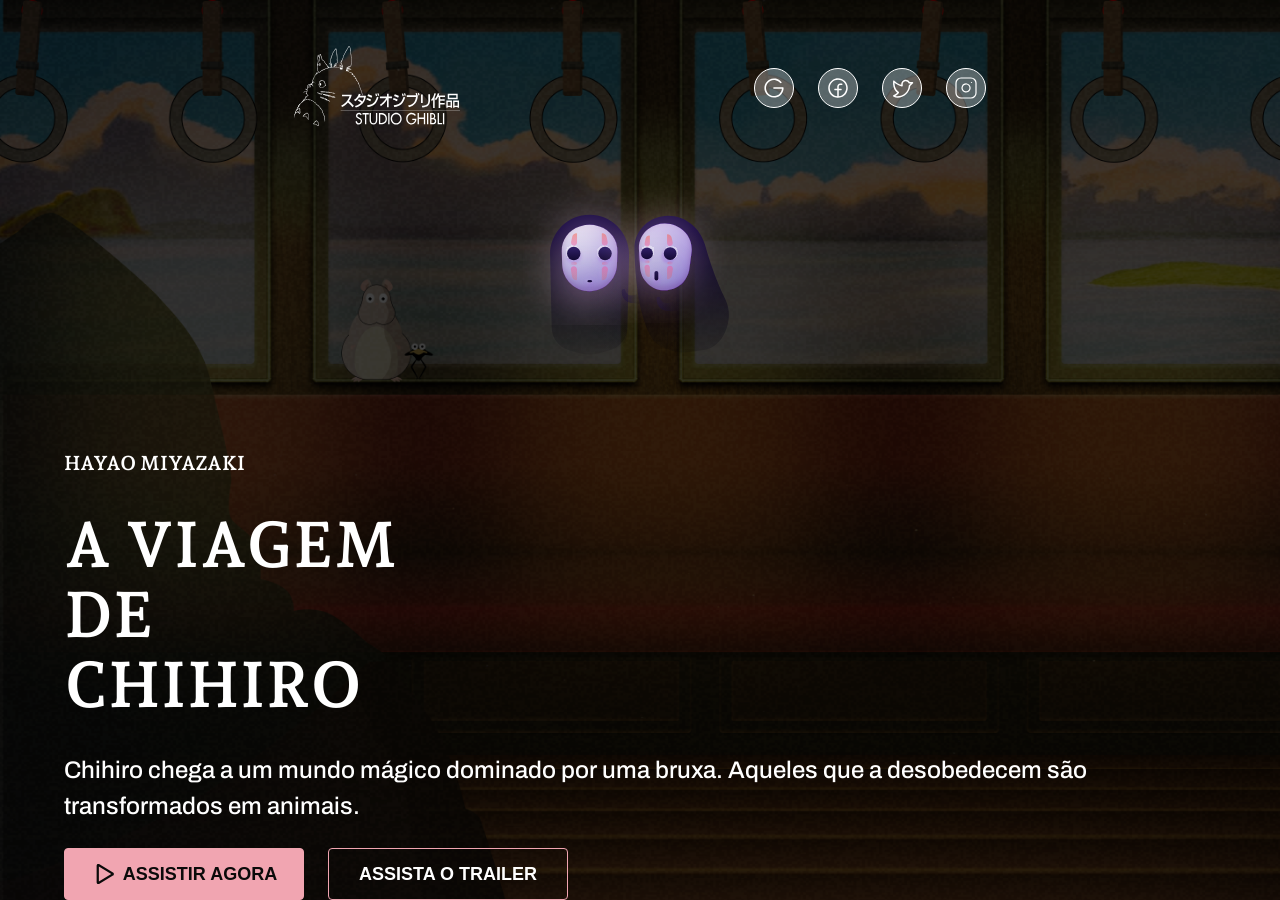
==== index.html @ e6e19f52 "projeto Studio Ghibli, html e css com responsividade." ====
<!doctype html>
<html lang="pt-BR">
  <head>
    <meta charset="UTF-8" />
    <meta name="viewport" content="width=device-width, initial-scale=1.0" />
    <link rel="stylesheet" href="css/style.css" />
    <link rel="icon" href="/images/favicon.png" />
    <link rel="preconnect" href="https://fonts.googleapis.com" />
    <link rel="preconnect" href="https://fonts.gstatic.com" crossorigin />
    <link
      href="https://fonts.googleapis.com/css2?family=Andada+Pro:ital,wght@0,400..840;1,400..840&family=Archivo:ital,wght@0,100..900;1,100..900&display=swap"
      rel="stylesheet"
    />
    <title>Studio Ghibli</title>
  </head>
  <body>
    <header class="header">
      <a class="logo" href="#">
        <img src="/images/logo.svg" alt="Logo Studio Ghibli" />
      </a>

      <nav class="nav-links">
        <a href="#" class="link">
          <img src="/images/icones/logo-google.svg" alt="Ícone para Google" />
        </a>
        <a href="#" class="link">
          <img
            src="/images/icones/logo-facebook.svg"
            alt="Ícone para Facebook"
          />
        </a>
        <a href="#" class="link">
          <img
            src="/images/icones/logo-twitter.svg"
            alt="Ícone para Twitter(X)"
          />
        </a>
        <a href="#" class="link">
          <img
            src="/images/icones/logo-instagram.svg"
            alt="Ícone para Instragram"
          />
        </a>
      </nav>
    </header>

    <main>
      <section class="conteudo">
        <div class="descricao">
          <h3 class="autor">HAYAO MIYAZAKI</h3>
          <h2 class="c">A VIAGEM DE CHIHIRO</h2>
          <p>
            Chihiro chega a um mundo mágico dominado por uma bruxa. Aqueles que
            a desobedecem são transformados em animais.
          </p>
          <div class="botoes">
            <button class="botao botao-primario">
              <svg
                id="icon-play"
                width="24"
                height="24"
                viewBox="0 0 24 24"
                fill="none"
                xmlns="http://www.w3.org/2000/svg"
              >
                <path
                  d="M21.9834 10.4127L8.47594 2.15051C8.19267 1.97782 7.86865 1.88338 7.53696 1.87683C7.20526 1.87028 6.87777 1.95186 6.58791 2.11323C6.29804 2.27461 6.05618 2.51 5.88702 2.79539C5.71785 3.08078 5.62744 3.40594 5.625 3.73769V20.2621C5.62744 20.5938 5.71785 20.919 5.88702 21.2044C6.05618 21.4898 6.29804 21.7252 6.58791 21.8865C6.87777 22.0479 7.20526 22.1295 7.53696 22.1229C7.86865 22.1164 8.19267 22.0219 8.47594 21.8493L21.9834 13.5871C22.2558 13.4213 22.4809 13.1882 22.6371 12.9102C22.7934 12.6322 22.8754 12.3187 22.8754 11.9999C22.8754 11.681 22.7934 11.3675 22.6371 11.0896C22.4809 10.8116 22.2558 10.5785 21.9834 10.4127ZM7.875 19.5796V4.42019L20.265 11.9999L7.875 19.5796Z"
                  fill="#0B0A0A"
                />
              </svg>
              ASSISTIR AGORA
            </button>

            <button class="botao botao-segundario">ASSISTA O TRAILER</button>
          </div>
        </div>
        <div class="ilustracao"></div>
      </section>
    </main>
  </body>
</html>
---- css/style.css ----
* {
    margin: 0;
    padding: 0;
    box-sizing: border-box;
}

html {
    height: 100%;
}

body {
    height: 100vh;
    background-image: url('../images/wallpaper.png');
    background-size: cover;
    flex-direction: column;
    color: #fff;
    display: flex;
    justify-content: center;
    align-items: center;
}

h1, h2, h3, h4, h5, h6 {
    font-family: 'Andada Pro', serif;
}

p, button {
    font-family: 'Archivo', sans-serif;
}

.header {
    width: 60%;
    height: 176px;
    display: flex;
    justify-content: space-between;
    align-items: center;
}

.header .nav-links {
    display: flex;
    gap: 24px;
}

.nav-links .link {
    background-color: rgba(248, 248, 248, 0.31);
    width: 40px;
    height: 40px;
    display: flex;
    justify-content: center;
    align-items: center;
    border-radius: 50%;
    border: 1px solid #fff;
    position: relative;
    z-index: 10;
    pointer-events: auto;
    transition: all ease .5s;
}

.link img {
    width: 24px;
    height: 24px;
}

main {
    width: 60%;
    flex: 1;

    display: flex;
    align-items: center;
    justify-content: center;
    margin-top: -150px;
}

.conteudo {
    width: 100%;
    height: 100%;
    display: flex;
    align-items: center;
    justify-content: space-between;
    gap: 48px;
}

.descricao {
    flex: 1.2;
    height: 100%;

    display: flex;
    flex-direction: column;
    justify-content: center;
}

.descricao h2 {
    font-size: 64px;
    line-height: 70px;
    margin-bottom: 32px;
    width: 400px;
}

.descricao h3 {
    font-size: 20px;
    line-height: 30px;
    margin-bottom: 32px;
}

.descricao p {
    font-size: 24px;
    line-height: 36px;
    font-weight: 500;
    margin-bottom: 24px;
}

.botoes {
    width: 100%;
    height: 52px;
    display: flex;
    align-items: center;
    gap: 24px;
}

.botao {
    width: 240px;
    height: 52px;
    border: 1px solid #F1A5B1;
    background-color: transparent;
    color: #fff;
    border-radius: 4px;
    display: flex;
    justify-content: center;
    align-items: center;
    font-weight: 700;
    font-size: 18px;
    line-height: 27px;
    font-family: 'Roboto', sans-serif;
    transition: all ease .5s;
}

.botao-primario {
    display: flex;
    justify-content: center;
    gap: 8px;
    align-items: center;
    color: #0B0A0A;
    background-color: #F1A5B1;
}

.ilustracao {
    flex: 1.3;
    width: 100%;
    height: 700px;
    background-image: url('../images/image.svg');
    background-repeat: no-repeat;
    background-size: contain;
    background-position: center;
}

/* Efeitos Hover */

.nav-links .link:hover {
    background-color: #F1A5B1;
    border-color: #F1A5B1;
}

.botao-primario:hover, .botao-segundario:hover {
    background-color: #f8f8f8;
    color: #0B0A0A;
    border-color: transparent;
    cursor: pointer;
}

/* Responsividade */

@media (max-width: 1440px) {
    body {
        width: 100%;
        height: 100%;
        padding-inline: 5%;
        margin-bottom: 20px;
    }

    main {
        margin-top: 0;
        width: 100%;
    }

    .conteudo {
        flex-direction: column;
    }

    .ilustracao {
        height: 424px;
        order: 1;
    }

    .descricao {
        order: 2;
        flex: unset;
        height: auto;
    }
}

@media (max-width: 768px) {
    .header {
        width: 100%;
        height: 128px;
    }

    .header .logo {
        height: 64px;
    }

    .conteudo {
        flex-direction: column;
        height: auto;
    } 

    .ilustracao {
        height: 240px;
        flex: unset;
    }

    .descricao h3 {
        font-size: 16px;
        line-height: 22px;
        font-weight: 700;
    }
    
    .descricao h2 {
        font-size: 40px;
        line-height: 44px;
        font-weight: 800;
        width: 270px;
    }

    .descricao p {
        font-size: 16px;
        line-height: 24px;
        font-weight: 500;
    }

    .botoes {
        flex-direction: column;
        height: 100%;
    }

    .botao {
        width: 100%;
    }
}

@media (max-width: 500px) {
    .header {
        justify-content: center;
    }

    .header .nav-links {
        display: none;
    }
}

@media (max-width: 390px) {
    .header {
        height: 96px;
    }

    .header .logo {
        height: 48px;
    }
}
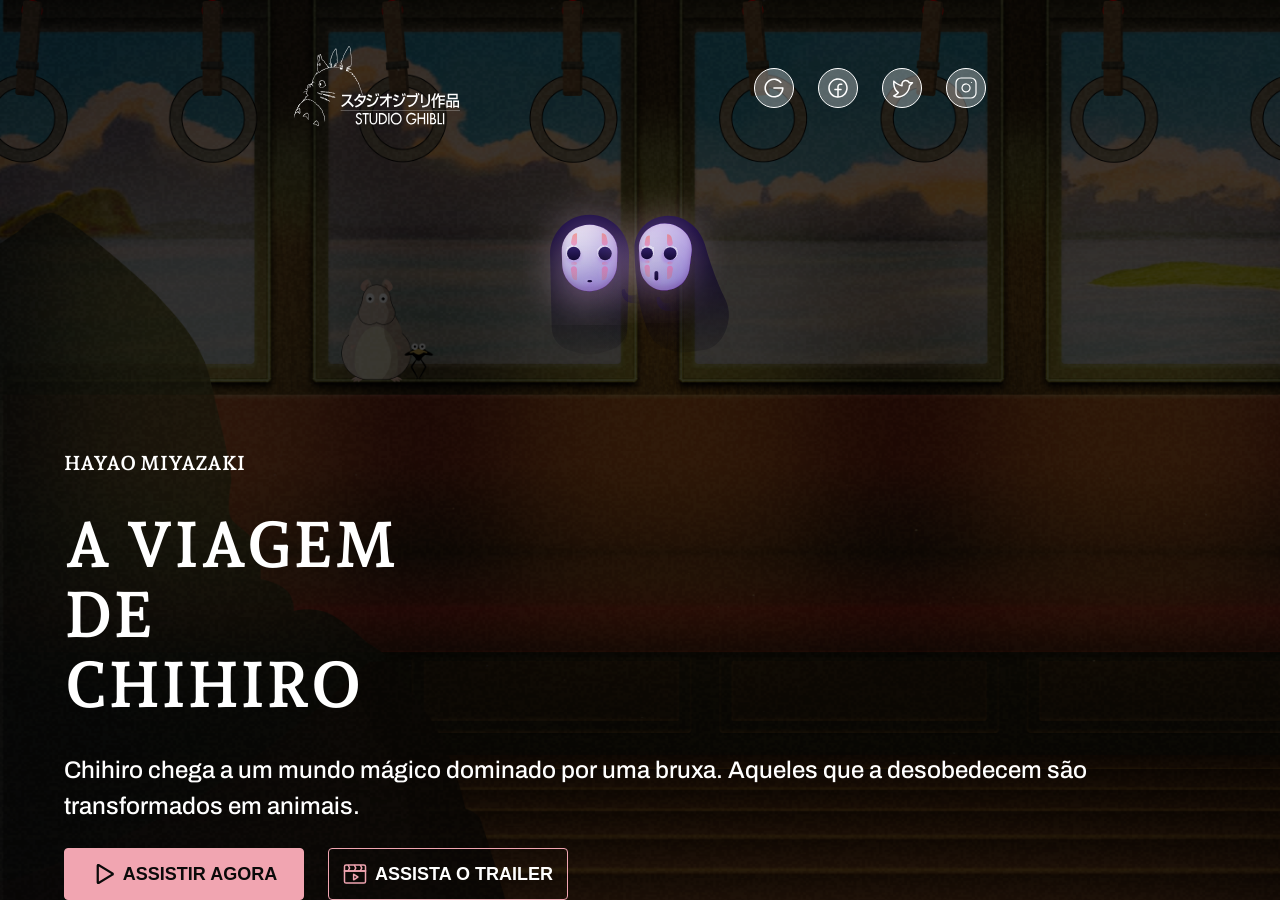
==== commit c4ece2d1: "add animações, nova página, video, nova img svg e colocando links para navegação" ====
--- a/index.html
+++ b/index.html
@@ -15,27 +15,39 @@
   </head>
   <body>
     <header class="header">
-      <a class="logo" href="#">
+      <a class="logo" id="pagina-inicial" href="#">
         <img src="/images/logo.svg" alt="Logo Studio Ghibli" />
       </a>
 
       <nav class="nav-links">
-        <a href="#" class="link">
+        <a
+          href="https://studioghibli.com.br/studioghibli/"
+          class="link"
+          target="_blank"
+        >
           <img src="/images/icones/logo-google.svg" alt="Ícone para Google" />
         </a>
-        <a href="#" class="link">
+        <a
+          href="https://www.facebook.com/GhibliUSA/"
+          class="link"
+          target="_blank"
+        >
           <img
             src="/images/icones/logo-facebook.svg"
             alt="Ícone para Facebook"
           />
         </a>
-        <a href="#" class="link">
+        <a href="https://x.com/GhibliUSA" class="link" target="_blank">
           <img
             src="/images/icones/logo-twitter.svg"
             alt="Ícone para Twitter(X)"
           />
         </a>
-        <a href="#" class="link">
+        <a
+          href="https://www.instagram.com/ghibliusa/"
+          class="link"
+          target="_blank"
+        >
           <img
             src="/images/icones/logo-instagram.svg"
             alt="Ícone para Instragram"
@@ -54,7 +66,12 @@
             a desobedecem são transformados em animais.
           </p>
           <div class="botoes">
-            <button class="botao botao-primario">
+            <button
+              onclick="
+                window.open('https://www.netflix.com/title/60023642', '_blank')
+              "
+              class="botao botao-primario"
+            >
               <svg
                 id="icon-play"
                 width="24"
@@ -71,7 +88,52 @@
               ASSISTIR AGORA
             </button>
 
-            <button class="botao botao-segundario">ASSISTA O TRAILER</button>
+            <button
+              onclick="window.location.href = '../pages/trailer.html'"
+              class="botao botao-segundario"
+            >
+              <svg
+                xmlns="http://www.w3.org/2000/svg"
+                viewBox="0 0 32 32"
+                width="24"
+                height="24"
+                id="movie"
+              >
+                <g fill="#f1a5b1" class="color000000 svgShape">
+                  <path
+                    d="M14.28,24.67a1.11,1.11,0,0,1-1.11-1.11v-7a1.11,1.11,0,0,1,1.71-.93l5.44,3.51a1.11,1.11,0,0,1,0,1.86L14.88,24.5A1.12,1.12,0,0,1,14.28,24.67Zm.89-6.48v3.74l2.9-1.87Z"
+                    fill="#f1a5b1"
+                    class="color000000 svgShape"
+                  ></path>
+                  <path
+                    d="M27.85,29H4.15A3.15,3.15,0,0,1,1,25.85V11H31V25.85A3.15,3.15,0,0,1,27.85,29ZM3,13V25.85A1.15,1.15,0,0,0,4.15,27h23.7A1.15,1.15,0,0,0,29,25.85V13Z"
+                    fill="#f1a5b1"
+                    class="color000000 svgShape"
+                  ></path>
+                  <path
+                    d="M31,13H1V6.15A3.15,3.15,0,0,1,4.15,3h23.7A3.15,3.15,0,0,1,31,6.15ZM3,11H29V6.15A1.15,1.15,0,0,0,27.85,5H4.15A1.15,1.15,0,0,0,3,6.15Z"
+                    fill="#f1a5b1"
+                    class="color000000 svgShape"
+                  ></path>
+                  <polygon
+                    points="15.92 12.45 14.13 11.55 15.91 8 14.13 4.45 15.92 3.55 18.14 8 15.92 12.45"
+                    fill="#f1a5b1"
+                    class="color000000 svgShape"
+                  ></polygon>
+                  <polygon
+                    points="7.7 12.45 5.91 11.55 7.69 8 5.91 4.45 7.7 3.55 9.92 8 7.7 12.45"
+                    fill="#f1a5b1"
+                    class="color000000 svgShape"
+                  ></polygon>
+                  <polygon
+                    points="23.92 12.45 22.13 11.55 23.91 8 22.13 4.45 23.92 3.55 26.14 8 23.92 12.45"
+                    fill="#f1a5b1"
+                    class="color000000 svgShape"
+                  ></polygon>
+                </g>
+              </svg>
+              ASSISTA O TRAILER
+            </button>
           </div>
         </div>
         <div class="ilustracao"></div>
--- a/css/style.css
+++ b/css/style.css
@@ -38,6 +38,10 @@
 .header .nav-links {
     display: flex;
     gap: 24px;
+}
+
+.header .logo{
+    z-index: 10;
 }
 
 .nav-links .link {
@@ -140,6 +144,10 @@
     align-items: center;
     color: #0B0A0A;
     background-color: #F1A5B1;
+}
+
+.botao-segundario {
+    gap: 8px;
 }
 
 .ilustracao {
@@ -150,6 +158,13 @@
     background-repeat: no-repeat;
     background-size: contain;
     background-position: center;
+    animation: flutuar 3s ease-in-out infinite;
+}
+
+.video {
+    border: 2px solid #F1A5B1;
+    border-radius: 5px;
+    max-width: 100%;   
 }
 
 /* Efeitos Hover */
@@ -166,12 +181,19 @@
     cursor: pointer;
 }
 
+.botao-primario:hover #icon-play path {
+    fill: #F1A5B1;
+}
+
+.botao-segundario:hover #movie path {
+    fill: #0B0A0A;
+}
+
 /* Responsividade */
 
 @media (max-width: 1440px) {
     body {
         width: 100%;
-        height: 100%;
         padding-inline: 5%;
         margin-bottom: 20px;
     }
@@ -264,4 +286,12 @@
     .header .logo {
         height: 48px;
     }
+}
+
+/* Animações */
+
+@keyframes flutuar {
+    0%   { transform: translateY(0px); }
+    50%  { transform: translateY(-20px); }
+    100% { transform: translateY(0px); }
 }
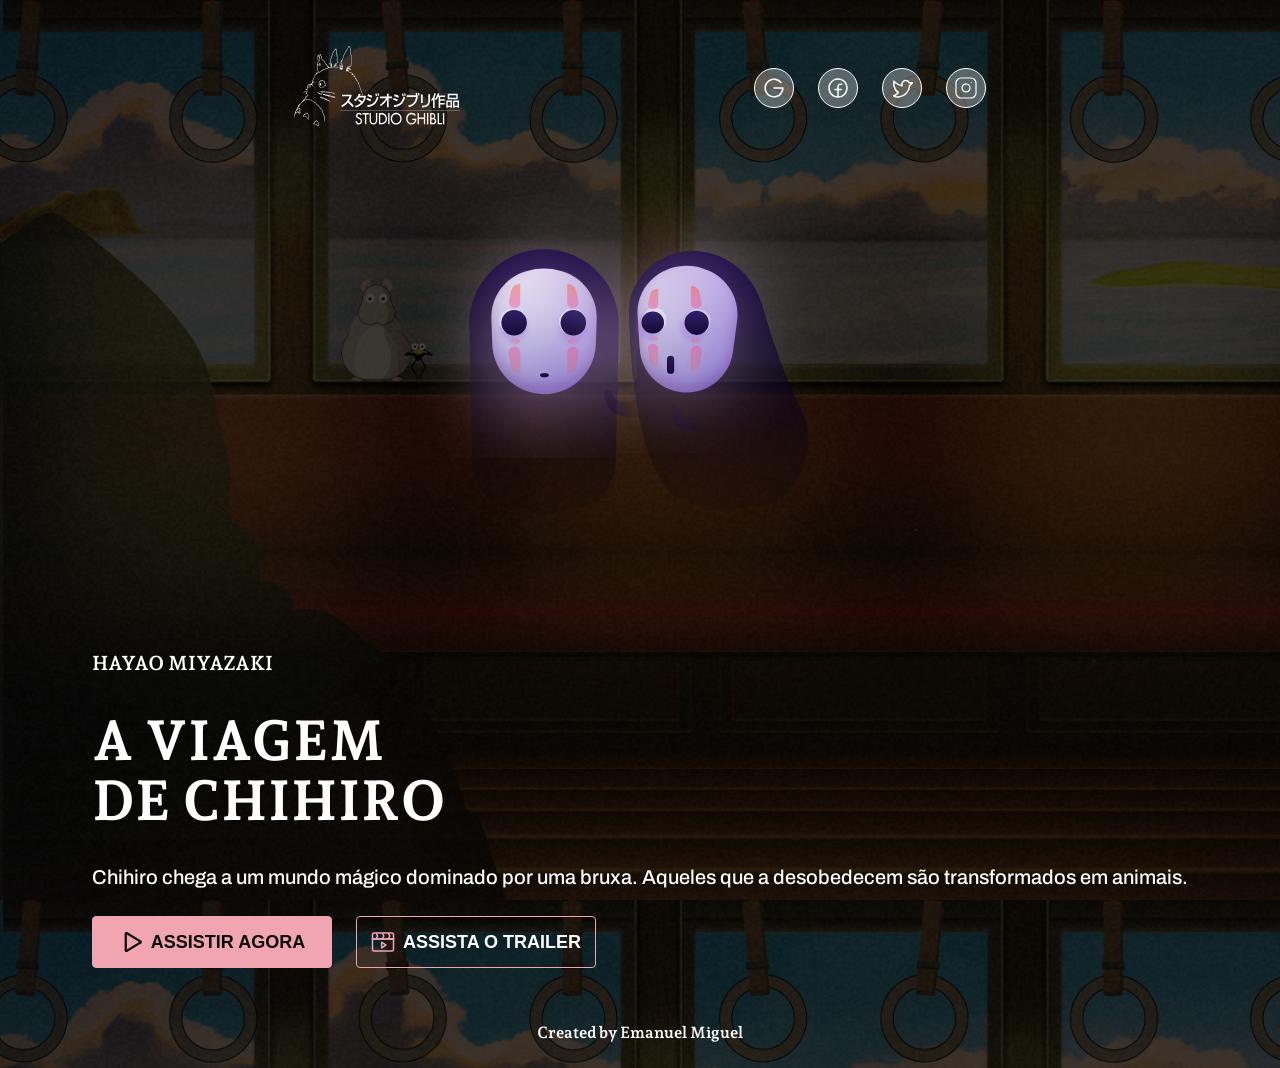
==== commit d642103a: "add footer, ajustando video, ajustando responsividade" ====
--- a/index.html
+++ b/index.html
@@ -139,5 +139,9 @@
         <div class="ilustracao"></div>
       </section>
     </main>
+
+    <footer>
+      <p class="autor-created">Created by Emanuel Miguel</p>
+    </footer>
   </body>
 </html>
--- a/css/style.css
+++ b/css/style.css
@@ -67,11 +67,19 @@
 main {
     width: 60%;
     flex: 1;
-
     display: flex;
     align-items: center;
     justify-content: center;
     margin-top: -150px;
+}
+
+.main-trailer {
+    width: 60%;
+    flex: 1;
+    display: flex;
+    align-items: center;
+    justify-content: center;
+    margin-top: 0; /* ← remove o -150px que estava puxando pra cima */
 }
 
 .conteudo {
@@ -153,7 +161,7 @@
 .ilustracao {
     flex: 1.3;
     width: 100%;
-    height: 700px;
+    height: 900px;
     background-image: url('../images/image.svg');
     background-repeat: no-repeat;
     background-size: contain;
@@ -162,9 +170,35 @@
 }
 
 .video {
+    position: absolute;
+    top: 0;
+    left: 0;
+    width: 100%;
+    height: 100%;
     border: 2px solid #F1A5B1;
     border-radius: 5px;
-    max-width: 100%;   
+}
+
+.video-wrapper {
+    width: 60%;
+    aspect-ratio: 16 / 9;
+    position: relative;
+}
+
+footer {
+    width: 100%;
+    height: 32px;
+    display: flex;
+    justify-content: center;
+    align-items: center;
+    margin-top: 48px;
+}
+
+footer .autor-created {
+    color: #f8f8f8;
+    font-size: 16px;
+    font-family: 'Andada Pro', serif;
+    font-weight: 700;
 }
 
 /* Efeitos Hover */
@@ -195,12 +229,15 @@
     body {
         width: 100%;
         padding-inline: 5%;
-        margin-bottom: 20px;
+        height: auto;
+        min-height: 100vh;
+        padding-bottom: 20px;
     }
 
     main {
         margin-top: 0;
         width: 100%;
+        align-items: flex-start;
     }
 
     .conteudo {
@@ -209,6 +246,8 @@
 
     .ilustracao {
         height: 424px;
+        flex: unset;
+        width: 100%;
         order: 1;
     }
 
@@ -216,6 +255,25 @@
         order: 2;
         flex: unset;
         height: auto;
+    }
+
+    .descricao h3 {
+        font-size: 20px;
+        line-height: 30px;
+        font-weight: 700;
+    }
+    
+    .descricao h2 {
+        font-size: 56px;
+        line-height: 60px;
+        font-weight: 800;
+        width: 380px;
+    }
+
+    .descricao p {
+        font-size: 20px;
+        line-height: 30px;
+        font-weight: 500;
     }
 }
 
@@ -266,6 +324,10 @@
     .botao {
         width: 100%;
     }
+
+    .video-wrapper {
+        width: 90%;
+    }
 }
 
 @media (max-width: 500px) {
